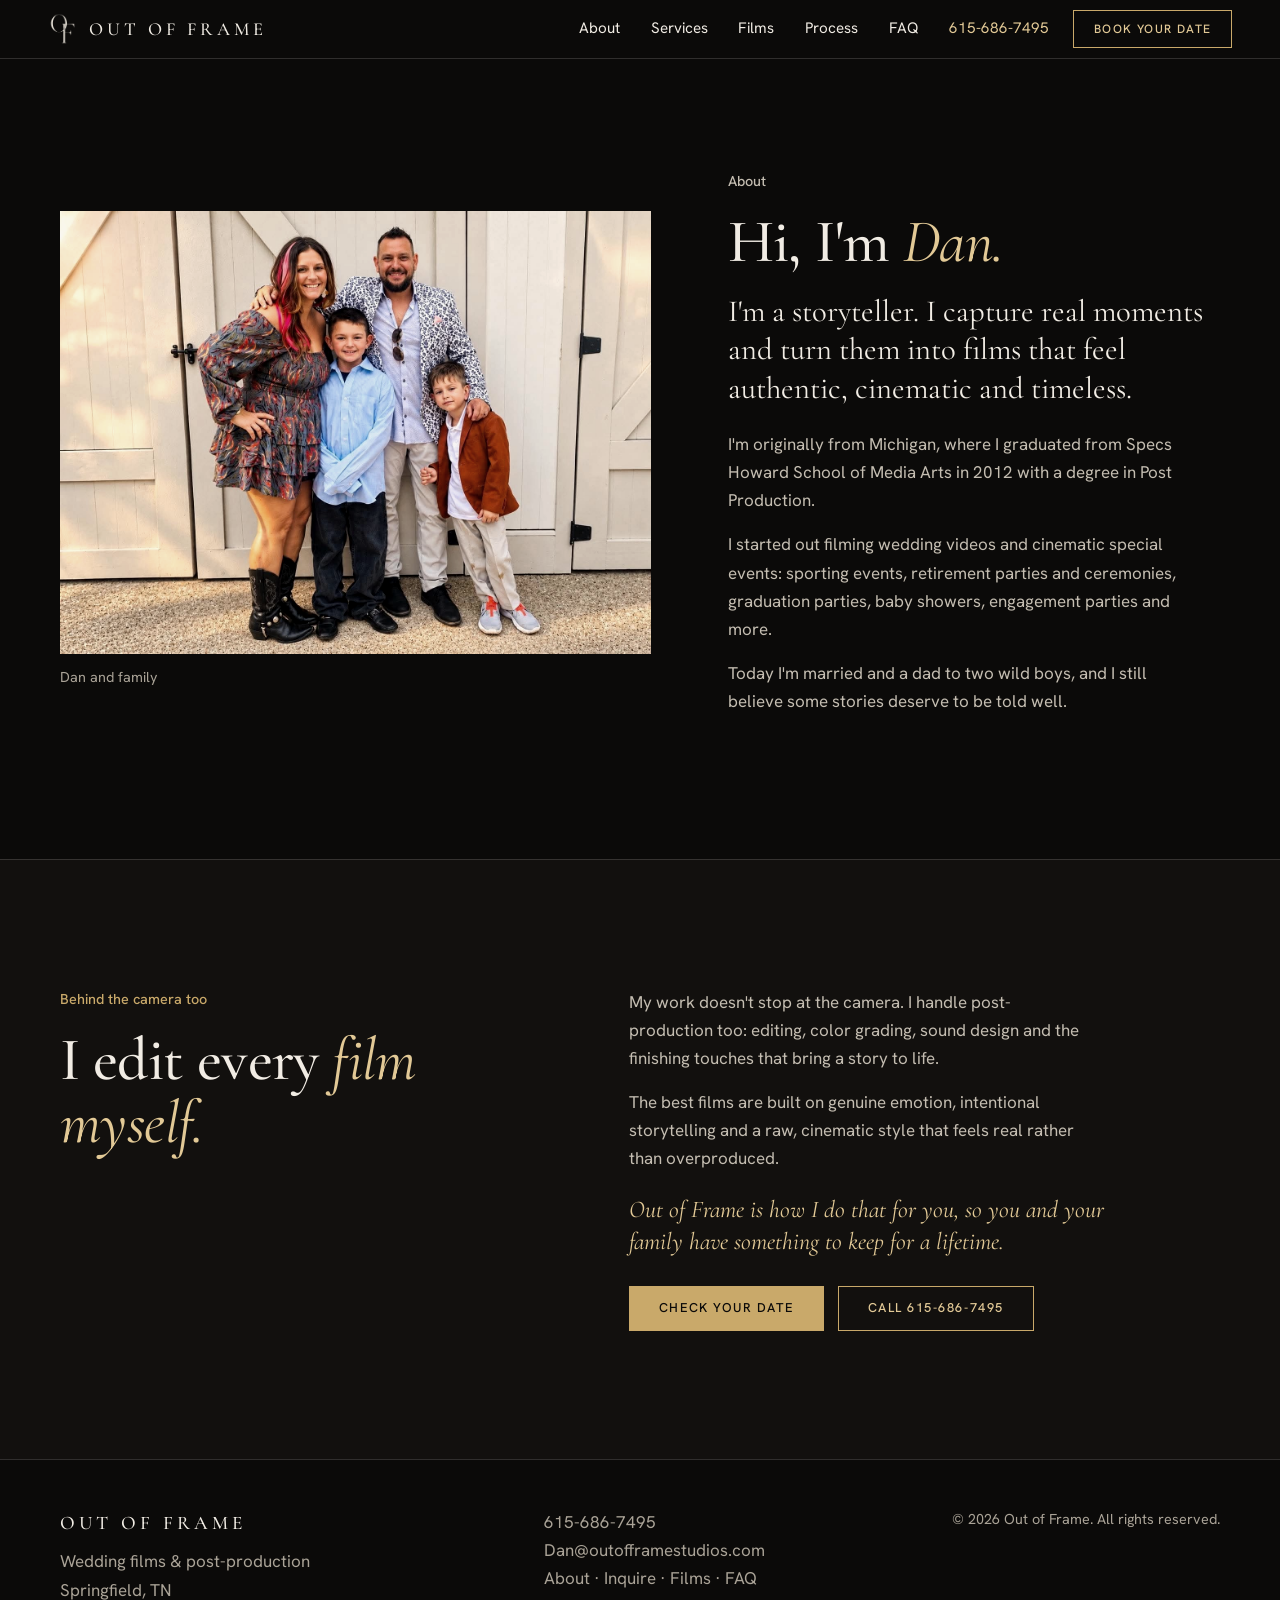
==== about.html @ f215ad3f "Add About page with Dan's story and family photo; link from nav and footer Co-Authored-By: Claude So" ====
<!doctype html>
<html lang="en">
<head>
<meta charset="utf-8">
<meta name="viewport" content="width=device-width, initial-scale=1">
<title>About Dan | Out of Frame</title>
<meta name="description" content="Dan is the filmmaker and editor behind Out of Frame in Springfield, TN. Originally from Michigan, with a degree in Post Production and a focus on real, cinematic wedding films.">
<meta property="og:title" content="About Dan | Out of Frame">
<meta property="og:description" content="The filmmaker and editor behind Out of Frame, Springfield, TN.">
<meta property="og:image" content="https://i.ytimg.com/vi/2kXzLd9Pm9M/maxresdefault.jpg">
<meta name="theme-color" content="#0b0a09">
<link rel="icon" href="assets/logo-mark.png" type="image/png">
<link rel="preconnect" href="https://fonts.googleapis.com">
<link rel="preconnect" href="https://fonts.gstatic.com" crossorigin>
<link href="https://fonts.googleapis.com/css2?family=Cormorant+Garamond:ital,wght@0,400;0,500;1,400;1,500&family=Hanken+Grotesk:wght@400;500;600&display=swap" rel="stylesheet">
<link rel="stylesheet" href="css/styles.css">
</head>
<body>

<header class="nav is-solid" id="nav">
  <a class="nav__logo" href="index.html" aria-label="Out of Frame home">
    <img src="assets/logo-mark.png" alt="" width="30" height="33"><span>OUT OF FRAME</span>
  </a>
  <nav class="nav__links" id="navLinks" aria-label="Primary">
    <a href="about.html" aria-current="page">About</a>
    <a href="index.html#services">Services</a>
    <a href="index.html#films">Films</a>
    <a href="index.html#process">Process</a>
    <a href="index.html#faq">FAQ</a>
    <a class="nav__phone" href="tel:+16156867495" data-phone>615-686-7495</a>
  </nav>
  <a class="btn btn--sm nav__cta" href="index.html#book">Book Your Date</a>
  <button class="nav__toggle" id="navToggle" aria-label="Menu" aria-expanded="false"><span></span><span></span></button>
</header>

<main>
  <section class="section about">
    <div class="wrap about__grid">
      <figure class="about__photo reveal">
        <img src="assets/dan-family.jpg" alt="Dan with his family" width="1448" height="1086">
        <figcaption>Dan and family</figcaption>
      </figure>

      <div class="about__copy reveal">
        <p class="eyebrow">About</p>
        <h1 class="h2">Hi, I'm <em>Dan.</em></h1>
        <p class="lead">I'm a storyteller. I capture real moments and turn them into films that feel authentic, cinematic and timeless.</p>
        <p>I'm originally from Michigan, where I graduated from Specs Howard School of Media Arts in 2012 with a degree in Post Production.</p>
        <p>I started out filming wedding videos and cinematic special events: sporting events, retirement parties and ceremonies, graduation parties, baby showers, engagement parties and more.</p>
        <p>Today I'm married and a dad to two wild boys, and I still believe some stories deserve to be told well.</p>
      </div>
    </div>
  </section>

  <section class="section about-craft">
    <div class="wrap about-craft__grid">
      <div class="reveal">
        <p class="eyebrow">Behind the camera too</p>
        <h2 class="h2">I edit every <em>film myself.</em></h2>
      </div>
      <div class="about-craft__body reveal">
        <p>My work doesn't stop at the camera. I handle post-production too: editing, color grading, sound design and the finishing touches that bring a story to life.</p>
        <p>The best films are built on genuine emotion, intentional storytelling and a raw, cinematic style that feels real rather than overproduced.</p>
        <p class="about-craft__close">Out of Frame is how I do that for you, so you and your family have something to keep for a lifetime.</p>
        <div class="hero__ctas about-craft__ctas">
          <a class="btn btn--solid" href="index.html#book">Check Your Date</a>
          <a class="btn" href="tel:+16156867495" data-phone-btn>Call 615-686-7495</a>
        </div>
      </div>
    </div>
  </section>
</main>

<footer class="footer">
  <div class="wrap footer__grid">
    <div><b class="footer__brand">OUT OF FRAME</b><p>Wedding films &amp; post-production<br>Springfield, TN</p></div>
    <div><p><a href="tel:+16156867495" data-phone>615-686-7495</a></p><p><a href="mailto:Dan@outofframestudios.com">Dan@outofframestudios.com</a></p><p><a href="about.html">About</a> · <a href="index.html#book">Inquire</a> · <a href="index.html#films">Films</a> · <a href="index.html#faq">FAQ</a></p></div>
    <p class="footer__copy">© <span id="yr"></span> Out of Frame. All rights reserved.</p>
  </div>
</footer>

<script src="js/config.js"></script>
<script src="js/about.js"></script>
</body>
</html>
---- css/styles.css ----
/* Out of Frame. Two typefaces: Cormorant Garamond (headings), Hanken Grotesk (everything else). */
:root{
  --bg:#0b0a09; --bg2:#12100e; --ink:#f1ece4; --mute:#aaa397; --line:rgba(241,236,228,.16);
  --gold:#c9a96a; --gold2:#e2c996;
  --serif:'Cormorant Garamond',Georgia,serif; --sans:'Hanken Grotesk',system-ui,sans-serif;
  --photo-filter:contrast(1.08) saturate(.85) brightness(.96) sepia(.05);
  --ease:cubic-bezier(.2,.7,.2,1);
  --gutter:24px;
}
*{box-sizing:border-box;margin:0;padding:0}
html{scroll-behavior:smooth;scroll-padding-top:70px}
body{background:var(--bg);color:var(--ink);font-family:var(--sans);font-weight:400;font-size:1.0625rem;line-height:1.65;-webkit-font-smoothing:antialiased;overflow-x:hidden}
button,input,select,textarea{font-family:inherit}
img{max-width:100%;display:block}
a{color:inherit;text-decoration:none}
:focus-visible{outline:2px solid var(--gold2);outline-offset:3px}
.wrap{width:min(1160px,100% - var(--gutter) * 2);margin-inline:auto}

.eyebrow{font-size:.9rem;font-weight:500;color:var(--gold);margin-bottom:1rem}
.h2{font-family:var(--serif);font-weight:500;font-size:clamp(2.3rem,4.8vw,3.8rem);line-height:1.05;letter-spacing:-.01em}
.h2 em,.hero__title em,.closing__title em{font-style:italic;color:var(--gold2);font-weight:400}
.lead{font-size:1.2rem;margin-bottom:1rem}
.section{padding:clamp(72px,10vw,128px) 0}
.section__head{margin-bottom:clamp(32px,5vw,56px)}

/* Buttons */
.btn{position:relative;isolation:isolate;overflow:hidden;display:inline-flex;align-items:center;justify-content:center;padding:.95rem 1.8rem;border:1px solid var(--gold);color:var(--gold2);font:500 .8rem/1 var(--sans);letter-spacing:.12em;text-transform:uppercase;cursor:pointer;background:transparent;transition:color .3s}
.btn::before{content:"";position:absolute;inset:0;z-index:-1;background:var(--gold);transform:scaleX(0);transform-origin:left;transition:transform .4s var(--ease)}
.btn:hover{color:#0b0a09}
.btn:hover::before{transform:scaleX(1)}
.btn--solid{background:var(--gold);color:#0b0a09}
.btn--solid::before{background:var(--ink)}
.btn--sm{padding:.75rem 1.2rem;font-size:.75rem}
.link{display:inline-block;margin-top:1rem;font-weight:500;color:var(--gold2);border-bottom:1px solid var(--gold);padding-bottom:2px}
.link:hover{color:var(--ink);border-color:var(--ink)}

/* Nav */
.nav{position:fixed;inset:0 0 auto 0;z-index:50;display:flex;align-items:center;justify-content:space-between;gap:24px;padding:16px clamp(20px,4vw,48px);transition:background .3s,padding .3s}
.nav.is-solid{background:var(--bg);padding-block:10px;border-bottom:1px solid var(--line)}
.nav__logo{display:flex;align-items:center;gap:12px;font-family:var(--serif);font-size:1.15rem;letter-spacing:.22em;font-weight:500}
.nav__logo img{height:32px;width:auto}
.nav__links{display:flex;align-items:center;gap:clamp(18px,2.4vw,34px);margin-left:auto;font-size:.95rem}
.nav__links a{transition:color .2s}.nav__links a:hover{color:var(--gold2)}
.nav__links .nav__phone{color:var(--gold2)}
.nav__toggle{display:none;background:none;border:0;width:36px;height:36px;position:relative;cursor:pointer}
.nav__toggle span{position:absolute;left:6px;right:6px;height:1px;background:var(--ink);transition:.3s}
.nav__toggle span:first-child{top:14px}.nav__toggle span:last-child{top:21px}
.nav.open .nav__toggle span:first-child{top:18px;transform:rotate(45deg)}
.nav.open .nav__toggle span:last-child{top:18px;transform:rotate(-45deg)}

/* Hero: the video starts out of frame and slides in as you scroll */
.hero{height:210vh;position:relative}
.hero__sticky{position:sticky;top:0;height:100vh;height:100svh;overflow:hidden;display:grid;place-items:center}
.hero__bg{position:absolute;inset:0;will-change:transform,clip-path;transform:translate(36vw,16vh) scale(.5) rotate(6deg);clip-path:inset(0 round 16px);filter:brightness(.8)}
.hero__video{position:absolute;inset:0;width:100%;height:100%;object-fit:cover;filter:var(--photo-filter)}
.hero__shade{position:absolute;inset:0;background:rgba(11,10,9,.5);pointer-events:none}
.hero__content{position:relative;z-index:3;text-align:center;padding:0 var(--gutter);max-width:960px;will-change:transform,opacity}
.hero__logo{margin:0 auto 1.2rem;height:76px;width:auto}
.hero__content .eyebrow{color:var(--gold2);text-shadow:0 1px 12px rgba(0,0,0,.8)}
.hero__title{font-family:var(--serif);font-weight:500;font-size:clamp(2.9rem,7.4vw,6rem);line-height:1;letter-spacing:-.015em;text-shadow:0 2px 30px rgba(0,0,0,.55)}
.hero__sub{margin:1.4rem auto 2.2rem;max-width:34ch;font-size:1.2rem;text-shadow:0 2px 24px rgba(0,0,0,.6)}
.hero__ctas{display:flex;gap:14px;justify-content:center;flex-wrap:wrap}
.hero__scroll{position:absolute;bottom:26px;left:50%;transform:translateX(-50%);z-index:4;font-size:.85rem;color:var(--mute);transition:opacity .3s}

/* Viewfinder: ties to the name. Brackets frame the shot; the label flips to IN FRAME when the video locks in. */
.viewfinder{position:absolute;inset:clamp(70px,9vh,100px) clamp(18px,4vw,56px) clamp(60px,8vh,90px);z-index:2;pointer-events:none;transition:opacity .4s}
.vf{position:absolute;width:30px;height:30px;border:solid rgba(241,236,228,.7);border-width:0}
.vf--tl{top:0;left:0;border-width:1px 0 0 1px}.vf--tr{top:0;right:0;border-width:1px 1px 0 0}
.vf--bl{bottom:0;left:0;border-width:0 0 1px 1px}.vf--br{bottom:0;right:0;border-width:0 1px 1px 0}
.vf__reticle{position:absolute;inset:0;display:grid;place-items:center}
.vf__reticle span{width:clamp(56px,7vw,84px);aspect-ratio:1;border:1px solid var(--gold);opacity:.6;transition:border-color .3s}
.vf__rec{position:absolute;top:12px;right:46px;display:flex;align-items:center;gap:8px;font-size:.75rem;letter-spacing:.12em}
.vf__rec b{width:7px;height:7px;border-radius:50%;background:#e0463b}
.vf__focus{position:absolute;bottom:12px;left:46px;font-size:.75rem;letter-spacing:.12em;color:var(--gold2)}
.viewfinder.is-locked .vf__reticle span{border-color:var(--gold2);opacity:1}

/* Story */
.story__grid{display:grid;grid-template-columns:5fr 6fr;gap:clamp(32px,7vw,100px);align-items:start}
.story__body p{color:#c4bdb1;margin-bottom:1rem;max-width:44ch}
.story__body .lead{font-family:var(--serif);font-size:clamp(1.6rem,2.4vw,2.1rem);line-height:1.25;color:var(--ink);max-width:24ch;margin-bottom:1.4rem}
.story__body strong{font-weight:600}
.name{display:grid;grid-template-columns:5fr 7fr;gap:clamp(32px,6vw,88px);align-items:center;margin-top:clamp(64px,9vw,112px)}
.name__media{position:relative;aspect-ratio:4/5;overflow:hidden;background:#000}
.name__media video{position:absolute;inset:0;width:100%;height:100%;object-fit:cover;filter:var(--photo-filter)}
.name__media i{position:absolute;width:26px;height:26px;border:0 solid rgba(241,236,228,.8);z-index:2}
.name__media i:nth-of-type(1){top:16px;left:16px;border-width:1px 0 0 1px}
.name__media i:nth-of-type(2){top:16px;right:16px;border-width:1px 1px 0 0}
.name__media i:nth-of-type(3){bottom:16px;left:16px;border-width:0 0 1px 1px}
.name__media i:nth-of-type(4){bottom:16px;right:16px;border-width:0 1px 1px 0}
.name__cap{position:absolute;left:0;right:0;bottom:34px;text-align:center;z-index:2;font-size:.9rem;color:var(--ink);text-shadow:0 1px 12px rgba(0,0,0,.8)}
.name__media::after{content:"";position:absolute;inset:0;background:linear-gradient(180deg,transparent 60%,rgba(11,10,9,.65))}
.name__copy{position:relative}
.name__mark{position:absolute;top:50%;right:-4%;width:clamp(220px,32vw,420px);height:auto;transform:translateY(-50%);opacity:.07;pointer-events:none}
.name__copy>*:not(.name__mark){position:relative}
.name__text{font-family:var(--serif);font-size:clamp(2rem,3.8vw,3.3rem);line-height:1.12;letter-spacing:-.01em}
.name__text em{font-style:italic;color:var(--gold2)}
.name__close{margin-top:1.4rem;color:var(--gold2);font-size:1.1rem}

/* About page */
.about{padding-top:clamp(120px,14vw,170px)}
.about__grid{display:grid;grid-template-columns:6fr 5fr;gap:clamp(32px,6vw,88px);align-items:center}
.about__photo img{width:100%;height:auto;filter:var(--photo-filter)}
.about__photo figcaption{margin-top:.8rem;font-size:.9rem;color:var(--mute)}
.about__copy p{color:#c4bdb1;margin-bottom:1rem;max-width:46ch}
.about__copy .lead{font-family:var(--serif);font-size:clamp(1.6rem,2.4vw,2.1rem);line-height:1.25;color:var(--ink);margin:1.2rem 0 1.4rem}
.about-craft{background:var(--bg2);border-top:1px solid var(--line)}
.about-craft__grid{display:grid;grid-template-columns:5fr 6fr;gap:clamp(32px,6vw,88px);align-items:start}
.about-craft__body p{color:#c4bdb1;margin-bottom:1rem;max-width:46ch}
.about-craft__body .about-craft__close{color:var(--gold2);font-family:var(--serif);font-style:italic;font-size:1.5rem;line-height:1.3;margin-top:1.4rem}
.about-craft__ctas{justify-content:flex-start;margin-top:1.8rem}

/* Services: one image-led feature, two plain text rows */
.services{background:var(--bg2)}
.svc{display:grid;grid-template-columns:1.2fr 1fr;gap:clamp(24px,5vw,72px);align-items:stretch}
.svc__card--lg{position:relative;min-height:520px;display:flex;align-items:flex-end;padding:clamp(24px,3vw,40px);overflow:hidden;background:#000}
.svc__clip{position:absolute;inset:0;z-index:0}
.svc__clip video,.reel__tile video{position:absolute;inset:0;width:100%;height:100%;object-fit:cover;filter:var(--photo-filter)}
.svc__clip::after,.reel__tile::after{content:"";position:absolute;inset:0;background:linear-gradient(180deg,transparent 35%,rgba(11,10,9,.9))}
.svc__text{position:relative;z-index:2}
.svc__rows{display:flex;flex-direction:column;justify-content:center}
.svc__row{padding:clamp(24px,3vw,40px) 0;border-top:1px solid var(--line)}
.svc__row:first-child{border-top:0;padding-top:0}
.svc h3{font-family:var(--serif);font-weight:500;font-size:clamp(1.9rem,3vw,2.5rem);line-height:1.05;margin-bottom:.6rem}
.svc p{color:var(--mute);max-width:38ch}
.svc__card--lg p{color:rgba(241,236,228,.88)}

/* Films */
.feature{position:relative;display:block;width:100%;aspect-ratio:16/8;border:0;cursor:pointer;overflow:hidden;background:#000;text-align:left;color:inherit}
.feature img{width:100%;height:100%;object-fit:cover;filter:var(--photo-filter)}
.feature__shade{position:absolute;inset:0;background:linear-gradient(180deg,transparent 45%,rgba(11,10,9,.85))}
.feature__play{position:absolute;top:50%;left:50%;width:84px;height:84px;margin:-42px;display:grid;place-items:center;border:1px solid var(--ink);border-radius:50%;background:rgba(11,10,9,.55);transition:background .3s,color .3s,border-color .3s}
.feature:hover .feature__play{background:var(--gold);color:#0b0a09;border-color:var(--gold)}
.feature__meta{position:absolute;left:clamp(20px,3vw,40px);bottom:clamp(18px,3vw,34px);display:flex;flex-direction:column}
.feature__meta b{font-family:var(--serif);font-weight:500;font-size:clamp(1.9rem,3.6vw,3rem);line-height:1.1}
.feature__meta em{font-style:normal;color:var(--mute);font-size:.95rem}
.reel{display:grid;grid-template-columns:1.5fr 1fr 1fr;gap:16px;margin-top:16px}
.reel__tile{position:relative;height:clamp(240px,30vw,400px);overflow:hidden;cursor:pointer;border:0;background:#000;padding:0;color:inherit;text-align:left}
.reel__meta{position:absolute;left:20px;bottom:18px;right:20px;z-index:2}
.reel__meta b{font-family:var(--serif);font-weight:500;font-size:1.6rem;line-height:1.1}

/* Process */
.steps{list-style:none;display:grid;grid-template-columns:repeat(4,1fr);border-top:1px solid var(--line)}
.steps li{padding:28px 24px 8px;border-right:1px solid var(--line)}
.steps li:first-child{padding-left:0}.steps li:last-child{border-right:0}
.steps b{display:block;font-family:var(--serif);font-weight:400;font-size:2.6rem;line-height:1;color:var(--gold);margin-bottom:1rem}
.steps h3{font-family:var(--serif);font-weight:500;font-size:1.6rem;margin-bottom:.4rem}
.steps p{color:var(--mute)}

/* Book */
.book{background:var(--bg2);border-block:1px solid var(--line)}
.book__grid{display:grid;grid-template-columns:5fr 6fr;gap:clamp(32px,6vw,88px);align-items:start}
.book__intro .lead{color:var(--mute);max-width:34ch;margin-top:1.2rem}
.book__contact{display:flex;flex-wrap:wrap;gap:.4rem 1rem;margin-top:2rem;padding:.9rem 0;border-block:1px solid var(--line);color:var(--line)}
.book__contact a{color:var(--gold2)}
.book__contact a:hover{color:var(--ink)}
.form{display:grid;gap:18px}
.form__row{display:grid;grid-template-columns:1fr 1fr;gap:18px}
.form label{display:grid;gap:6px;font-size:.9rem;color:var(--mute)}
.form input,.form select,.form textarea{width:100%;background:transparent;border:0;border-bottom:1px solid var(--line);color:var(--ink);font:400 1.05rem var(--sans);padding:10px 0;outline:0;border-radius:0;transition:border-color .2s;color-scheme:dark}
.form select option{background:var(--bg);color:var(--ink)}
.form input:focus,.form select:focus,.form textarea:focus{border-color:var(--gold)}
.form input.err{border-color:#e0463b}
.hp{position:absolute;left:-9999px}
.form__deposit{color:var(--mute);font-size:.95rem}
.form__actions{display:flex;flex-wrap:wrap;gap:12px;margin-top:6px}
.form__status{color:var(--gold2);min-height:1.4em}

/* FAQ */
.faq__grid{display:grid;grid-template-columns:5fr 6fr;gap:clamp(32px,6vw,88px)}
.acc details{border-bottom:1px solid var(--line)}
.acc details:first-child{border-top:1px solid var(--line)}
.acc summary{list-style:none;cursor:pointer;padding:22px 40px 22px 0;font-family:var(--serif);font-size:1.5rem;position:relative}
.acc summary::-webkit-details-marker{display:none}
.acc summary::after{content:"+";position:absolute;right:4px;top:50%;transform:translateY(-50%);color:var(--gold);font-size:1.6rem}
.acc details[open] summary::after{content:"\2212"}
.acc details p{color:var(--mute);padding:0 0 22px;max-width:48ch}

/* Closing + footer */
/* Closing: full-bleed clip, viewfinder brackets close in as it scrolls into view */
.closing{position:relative;height:260vh;border-top:1px solid var(--line)}
.closing__sticky{position:sticky;top:0;height:100vh;height:100svh;display:grid;place-items:center;overflow:hidden;text-align:center}
.closing__bg{position:absolute;inset:0;background:#000;will-change:transform,clip-path;transform:translate(-36vw,14vh) scale(.5) rotate(-6deg);clip-path:inset(0 round 16px)}
.closing__bg video{width:100%;height:100%;object-fit:cover;filter:var(--photo-filter)}
.closing__bg::after{content:"";position:absolute;inset:0;background:rgba(11,10,9,.62)}
.closing__inner{position:relative;z-index:2;opacity:0}
.closing__frame{position:absolute;inset:clamp(24px,5vw,64px);z-index:1;pointer-events:none}
.closing__frame i{position:absolute;width:34px;height:34px;border:0 solid rgba(241,236,228,.7);opacity:0;transition:opacity .8s,transform 1s var(--ease)}
.closing__frame i:nth-child(1){top:0;left:0;border-width:1px 0 0 1px;transform:translate(-28px,-28px)}
.closing__frame i:nth-child(2){top:0;right:0;border-width:1px 1px 0 0;transform:translate(28px,-28px)}
.closing__frame i:nth-child(3){bottom:0;left:0;border-width:0 0 1px 1px;transform:translate(-28px,28px)}
.closing__frame i:nth-child(4){bottom:0;right:0;border-width:0 1px 1px 0;transform:translate(28px,28px)}
.closing.is-framed .closing__frame i{opacity:1;transform:none}
.closing__title{font-family:var(--serif);font-weight:500;font-size:clamp(2.8rem,6.6vw,5.4rem);line-height:1;letter-spacing:-.01em;text-shadow:0 2px 30px rgba(0,0,0,.5)}
.closing__sub{margin:1.2rem 0 2rem;font-size:1.2rem}
.footer{border-top:1px solid var(--line);padding:48px 0;color:var(--mute)}
.footer__grid{display:grid;grid-template-columns:1.2fr 1fr auto;gap:32px;align-items:start}
.footer__brand{font-family:var(--serif);font-weight:500;letter-spacing:.22em;color:var(--ink);font-size:1.2rem;display:block;margin-bottom:.5rem}
.footer a:hover{color:var(--gold2)}
.footer__copy{font-size:.9rem}

/* Modal */
.modal{position:fixed;inset:0;z-index:100;background:rgba(5,4,4,.95);display:grid;place-items:center;padding:24px}
.modal[hidden]{display:none}
.modal__frame{width:min(1200px,100%);aspect-ratio:16/9}
.modal__frame iframe{width:100%;height:100%;border:0}
.modal__close{position:absolute;top:14px;right:22px;background:none;border:0;color:var(--ink);font-size:2.6rem;cursor:pointer;line-height:1}

/* Reveal: a short fade, nothing more */
.reveal{opacity:0;transform:translateY(14px);transition:opacity .7s var(--ease),transform .7s var(--ease)}
.reveal.is-visible{opacity:1;transform:none}

@media (max-width:900px){
  .nav__toggle{display:block;z-index:2;margin-left:auto}
  .nav__cta{display:none}
  .nav__links{position:fixed;inset:0;background:var(--bg);flex-direction:column;justify-content:center;gap:26px;font-size:1.3rem;opacity:0;pointer-events:none;transition:opacity .3s;margin:0}
  .nav.open .nav__links{opacity:1;pointer-events:auto}
  .story__grid,.book__grid,.faq__grid,.svc,.about__grid,.about-craft__grid{grid-template-columns:1fr}
  .name{grid-template-columns:1fr}.name__media{aspect-ratio:4/3}
  .svc__card--lg{min-height:400px}
  .steps{grid-template-columns:1fr 1fr}.steps li{border-right:0;padding-left:0;border-bottom:1px solid var(--line);padding-bottom:24px}
  .reel{grid-template-columns:1fr}.reel__tile{height:240px}
  .feature{aspect-ratio:16/10}
  .footer__grid{grid-template-columns:1fr}
  .hero__logo{height:60px}
}
@media (max-width:560px){.steps{grid-template-columns:1fr}.vf__reticle{display:none}.form__row{grid-template-columns:1fr}.hero__scroll{display:none}.hero__ctas .btn{width:100%}}
@media (prefers-reduced-motion:reduce){.closing__bg{transform:none;clip-path:none}.closing__inner{opacity:1}.closing__frame i{opacity:1;transform:none;transition:none}html{scroll-behavior:auto}.reveal{opacity:1;transform:none;transition:none}}
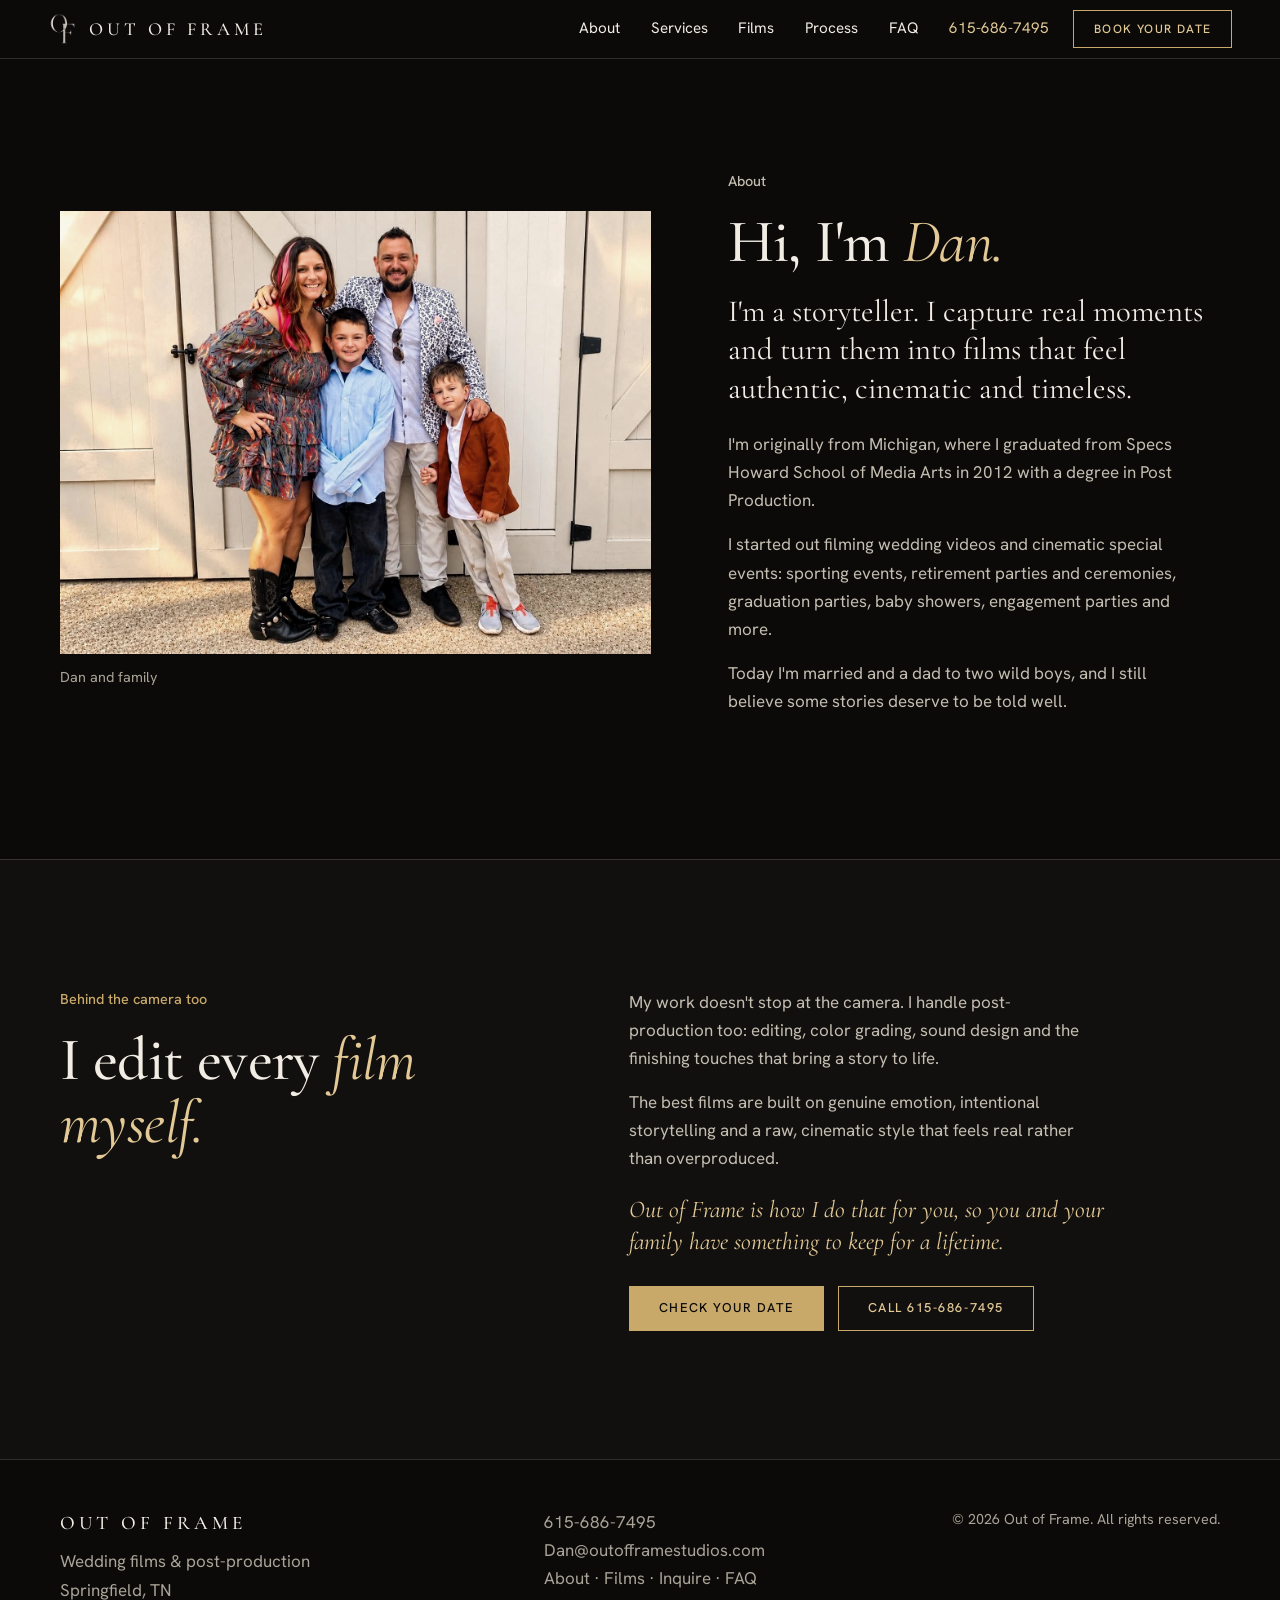
==== commit 22f13077: "Add Films page with the newest film and the full Ray wedding film; link from nav, footer and homepag" ====
--- a/about.html
+++ b/about.html
@@ -7,7 +7,14 @@
 <meta name="description" content="Dan is the filmmaker and editor behind Out of Frame in Springfield, TN. Originally from Michigan, with a degree in Post Production and a focus on real, cinematic wedding films.">
 <meta property="og:title" content="About Dan | Out of Frame">
 <meta property="og:description" content="The filmmaker and editor behind Out of Frame, Springfield, TN.">
-<meta property="og:image" content="https://i.ytimg.com/vi/2kXzLd9Pm9M/maxresdefault.jpg">
+<meta property="og:image" content="https://outofframestudios.com/assets/og-image.jpg">
+<meta property="og:image:width" content="1200">
+<meta property="og:image:height" content="630">
+<meta property="og:image:alt" content="A bride and groom walking through a field at sunset with the words Out of Frame, Wedding Films and Post Production">
+<meta property="og:type" content="website">
+<meta property="og:url" content="https://outofframestudios.com/about">
+<meta name="twitter:card" content="summary_large_image">
+<meta name="twitter:image" content="https://outofframestudios.com/assets/og-image.jpg">
 <meta name="theme-color" content="#0b0a09">
 <link rel="icon" href="assets/logo-mark.png" type="image/png">
 <link rel="preconnect" href="https://fonts.googleapis.com">
@@ -24,7 +31,7 @@
   <nav class="nav__links" id="navLinks" aria-label="Primary">
     <a href="about.html" aria-current="page">About</a>
     <a href="index.html#services">Services</a>
-    <a href="index.html#films">Films</a>
+    <a href="films.html">Films</a>
     <a href="index.html#process">Process</a>
     <a href="index.html#faq">FAQ</a>
     <a class="nav__phone" href="tel:+16156867495" data-phone>615-686-7495</a>
@@ -74,7 +81,7 @@
 <footer class="footer">
   <div class="wrap footer__grid">
     <div><b class="footer__brand">OUT OF FRAME</b><p>Wedding films &amp; post-production<br>Springfield, TN</p></div>
-    <div><p><a href="tel:+16156867495" data-phone>615-686-7495</a></p><p><a href="mailto:Dan@outofframestudios.com">Dan@outofframestudios.com</a></p><p><a href="about.html">About</a> · <a href="index.html#book">Inquire</a> · <a href="index.html#films">Films</a> · <a href="index.html#faq">FAQ</a></p></div>
+    <div><p><a href="tel:+16156867495" data-phone>615-686-7495</a></p><p><a href="mailto:Dan@outofframestudios.com">Dan@outofframestudios.com</a></p><p><a href="about.html">About</a> · <a href="films.html">Films</a> · <a href="index.html#book">Inquire</a> · <a href="index.html#faq">FAQ</a></p></div>
     <p class="footer__copy">© <span id="yr"></span> Out of Frame. All rights reserved.</p>
   </div>
 </footer>
--- a/css/styles.css
+++ b/css/styles.css
@@ -48,51 +48,42 @@
 .nav.open .nav__toggle span:first-child{top:18px;transform:rotate(45deg)}
 .nav.open .nav__toggle span:last-child{top:18px;transform:rotate(-45deg)}
 
-/* Hero: the video starts out of frame and slides in as you scroll */
-.hero{height:210vh;position:relative}
-.hero__sticky{position:sticky;top:0;height:100vh;height:100svh;overflow:hidden;display:grid;place-items:center}
-.hero__bg{position:absolute;inset:0;will-change:transform,clip-path;transform:translate(36vw,16vh) scale(.5) rotate(6deg);clip-path:inset(0 round 16px);filter:brightness(.8)}
+/* Hero: full-screen looping video */
+.hero{height:100vh;height:100svh;position:relative}
+.hero__sticky{position:relative;height:100%;overflow:hidden;display:grid;place-items:center}
+.hero__bg{position:absolute;inset:0}
 .hero__video{position:absolute;inset:0;width:100%;height:100%;object-fit:cover;filter:var(--photo-filter)}
 .hero__shade{position:absolute;inset:0;background:rgba(11,10,9,.5);pointer-events:none}
 .hero__content{position:relative;z-index:3;text-align:center;padding:0 var(--gutter);max-width:960px;will-change:transform,opacity}
 .hero__logo{margin:0 auto 1.2rem;height:76px;width:auto}
-.hero__content .eyebrow{color:var(--gold2);text-shadow:0 1px 12px rgba(0,0,0,.8)}
+.hero__content .eyebrow{margin-bottom:1.4rem;color:var(--gold2);text-shadow:0 1px 12px rgba(0,0,0,.8)}
 .hero__title{font-family:var(--serif);font-weight:500;font-size:clamp(2.9rem,7.4vw,6rem);line-height:1;letter-spacing:-.015em;text-shadow:0 2px 30px rgba(0,0,0,.55)}
-.hero__sub{margin:1.4rem auto 2.2rem;max-width:34ch;font-size:1.2rem;text-shadow:0 2px 24px rgba(0,0,0,.6)}
 .hero__ctas{display:flex;gap:14px;justify-content:center;flex-wrap:wrap}
+.hero__content .hero__ctas{margin-top:clamp(2rem,4vw,3rem)}
 .hero__scroll{position:absolute;bottom:26px;left:50%;transform:translateX(-50%);z-index:4;font-size:.85rem;color:var(--mute);transition:opacity .3s}
 
-/* Viewfinder: ties to the name. Brackets frame the shot; the label flips to IN FRAME when the video locks in. */
-.viewfinder{position:absolute;inset:clamp(70px,9vh,100px) clamp(18px,4vw,56px) clamp(60px,8vh,90px);z-index:2;pointer-events:none;transition:opacity .4s}
-.vf{position:absolute;width:30px;height:30px;border:solid rgba(241,236,228,.7);border-width:0}
-.vf--tl{top:0;left:0;border-width:1px 0 0 1px}.vf--tr{top:0;right:0;border-width:1px 1px 0 0}
-.vf--bl{bottom:0;left:0;border-width:0 0 1px 1px}.vf--br{bottom:0;right:0;border-width:0 1px 1px 0}
-.vf__reticle{position:absolute;inset:0;display:grid;place-items:center}
-.vf__reticle span{width:clamp(56px,7vw,84px);aspect-ratio:1;border:1px solid var(--gold);opacity:.6;transition:border-color .3s}
-.vf__rec{position:absolute;top:12px;right:46px;display:flex;align-items:center;gap:8px;font-size:.75rem;letter-spacing:.12em}
-.vf__rec b{width:7px;height:7px;border-radius:50%;background:#e0463b}
-.vf__focus{position:absolute;bottom:12px;left:46px;font-size:.75rem;letter-spacing:.12em;color:var(--gold2)}
-.viewfinder.is-locked .vf__reticle span{border-color:var(--gold2);opacity:1}
 
 /* Story */
 .story__grid{display:grid;grid-template-columns:5fr 6fr;gap:clamp(32px,7vw,100px);align-items:start}
 .story__body p{color:#c4bdb1;margin-bottom:1rem;max-width:44ch}
 .story__body .lead{font-family:var(--serif);font-size:clamp(1.6rem,2.4vw,2.1rem);line-height:1.25;color:var(--ink);max-width:24ch;margin-bottom:1.4rem}
 .story__body strong{font-weight:600}
-.name{display:grid;grid-template-columns:5fr 7fr;gap:clamp(32px,6vw,88px);align-items:center;margin-top:clamp(64px,9vw,112px)}
-.name__media{position:relative;aspect-ratio:4/5;overflow:hidden;background:#000}
+.name{display:grid;grid-template-columns:7fr 5fr;gap:clamp(32px,6vw,88px);align-items:center;margin-top:clamp(64px,9vw,112px)}
+.name__media{position:relative;aspect-ratio:1280/676;overflow:hidden;background:#000}
 .name__media video{position:absolute;inset:0;width:100%;height:100%;object-fit:cover;filter:var(--photo-filter)}
 .name__media i{position:absolute;width:26px;height:26px;border:0 solid rgba(241,236,228,.8);z-index:2}
 .name__media i:nth-of-type(1){top:16px;left:16px;border-width:1px 0 0 1px}
 .name__media i:nth-of-type(2){top:16px;right:16px;border-width:1px 1px 0 0}
 .name__media i:nth-of-type(3){bottom:16px;left:16px;border-width:0 0 1px 1px}
 .name__media i:nth-of-type(4){bottom:16px;right:16px;border-width:0 1px 1px 0}
+.name__sound{position:absolute;z-index:3;top:18px;right:52px;background:rgba(11,10,9,.6);border:1px solid rgba(241,236,228,.5);color:var(--ink);font:500 .8rem/1 var(--sans);letter-spacing:.04em;padding:.55rem .8rem;cursor:pointer;transition:background .25s,color .25s,border-color .25s}
+.name__sound:hover{background:var(--gold);border-color:var(--gold);color:#0b0a09}
 .name__cap{position:absolute;left:0;right:0;bottom:34px;text-align:center;z-index:2;font-size:.9rem;color:var(--ink);text-shadow:0 1px 12px rgba(0,0,0,.8)}
 .name__media::after{content:"";position:absolute;inset:0;background:linear-gradient(180deg,transparent 60%,rgba(11,10,9,.65))}
 .name__copy{position:relative}
 .name__mark{position:absolute;top:50%;right:-4%;width:clamp(220px,32vw,420px);height:auto;transform:translateY(-50%);opacity:.07;pointer-events:none}
 .name__copy>*:not(.name__mark){position:relative}
-.name__text{font-family:var(--serif);font-size:clamp(2rem,3.8vw,3.3rem);line-height:1.12;letter-spacing:-.01em}
+.name__text{font-family:var(--serif);font-size:clamp(1.8rem,3vw,2.7rem);line-height:1.12;letter-spacing:-.01em}
 .name__text em{font-style:italic;color:var(--gold2)}
 .name__close{margin-top:1.4rem;color:var(--gold2);font-size:1.1rem}
 
@@ -125,18 +116,22 @@
 .svc__card--lg p{color:rgba(241,236,228,.88)}
 
 /* Films */
-.feature{position:relative;display:block;width:100%;aspect-ratio:16/8;border:0;cursor:pointer;overflow:hidden;background:#000;text-align:left;color:inherit}
-.feature img{width:100%;height:100%;object-fit:cover;filter:var(--photo-filter)}
-.feature__shade{position:absolute;inset:0;background:linear-gradient(180deg,transparent 45%,rgba(11,10,9,.85))}
-.feature__play{position:absolute;top:50%;left:50%;width:84px;height:84px;margin:-42px;display:grid;place-items:center;border:1px solid var(--ink);border-radius:50%;background:rgba(11,10,9,.55);transition:background .3s,color .3s,border-color .3s}
-.feature:hover .feature__play{background:var(--gold);color:#0b0a09;border-color:var(--gold)}
-.feature__meta{position:absolute;left:clamp(20px,3vw,40px);bottom:clamp(18px,3vw,34px);display:flex;flex-direction:column}
-.feature__meta b{font-family:var(--serif);font-weight:500;font-size:clamp(1.9rem,3.6vw,3rem);line-height:1.1}
-.feature__meta em{font-style:normal;color:var(--mute);font-size:.95rem}
 .reel{display:grid;grid-template-columns:1.5fr 1fr 1fr;gap:16px;margin-top:16px}
 .reel__tile{position:relative;height:clamp(240px,30vw,400px);overflow:hidden;cursor:pointer;border:0;background:#000;padding:0;color:inherit;text-align:left}
 .reel__meta{position:absolute;left:20px;bottom:18px;right:20px;z-index:2}
 .reel__meta b{font-family:var(--serif);font-weight:500;font-size:1.6rem;line-height:1.1}
+
+/* Films page */
+.films-page{padding-top:clamp(120px,14vw,170px)}
+.film{margin-bottom:clamp(56px,8vw,96px)}
+.film__head{display:flex;justify-content:space-between;align-items:flex-end;gap:clamp(20px,5vw,64px);margin-bottom:1.4rem}
+.film__tag{font-size:.9rem;font-weight:500;color:var(--gold);margin-bottom:.4rem}
+.film__title{font-family:var(--serif);font-weight:500;font-size:clamp(2rem,4vw,3.2rem);line-height:1.05}
+.film__note{color:var(--mute);max-width:36ch}
+.film__player{position:relative;aspect-ratio:16/9;background:#000;border:1px solid var(--line)}
+.film__player iframe{position:absolute;inset:0;width:100%;height:100%;border:0}
+.films-more{color:var(--mute)}
+.films-more .link{margin-top:.6rem}
 
 /* Process */
 .steps{list-style:none;display:grid;grid-template-columns:repeat(4,1fr);border-top:1px solid var(--line)}
@@ -176,20 +171,19 @@
 .acc details p{color:var(--mute);padding:0 0 22px;max-width:48ch}
 
 /* Closing + footer */
-/* Closing: full-bleed clip, viewfinder brackets close in as it scrolls into view */
-.closing{position:relative;height:260vh;border-top:1px solid var(--line)}
-.closing__sticky{position:sticky;top:0;height:100vh;height:100svh;display:grid;place-items:center;overflow:hidden;text-align:center}
-.closing__bg{position:absolute;inset:0;background:#000;will-change:transform,clip-path;transform:translate(-36vw,14vh) scale(.5) rotate(-6deg);clip-path:inset(0 round 16px)}
+/* Closing: full-bleed looping clip with static corner brackets */
+.closing{position:relative;border-top:1px solid var(--line)}
+.closing__sticky{position:relative;min-height:80vh;display:grid;place-items:center;overflow:hidden;text-align:center;padding:clamp(96px,14vw,180px) 0}
+.closing__bg{position:absolute;inset:0;background:#000}
 .closing__bg video{width:100%;height:100%;object-fit:cover;filter:var(--photo-filter)}
 .closing__bg::after{content:"";position:absolute;inset:0;background:rgba(11,10,9,.62)}
-.closing__inner{position:relative;z-index:2;opacity:0}
+.closing__inner{position:relative;z-index:2}
 .closing__frame{position:absolute;inset:clamp(24px,5vw,64px);z-index:1;pointer-events:none}
-.closing__frame i{position:absolute;width:34px;height:34px;border:0 solid rgba(241,236,228,.7);opacity:0;transition:opacity .8s,transform 1s var(--ease)}
-.closing__frame i:nth-child(1){top:0;left:0;border-width:1px 0 0 1px;transform:translate(-28px,-28px)}
-.closing__frame i:nth-child(2){top:0;right:0;border-width:1px 1px 0 0;transform:translate(28px,-28px)}
-.closing__frame i:nth-child(3){bottom:0;left:0;border-width:0 0 1px 1px;transform:translate(-28px,28px)}
-.closing__frame i:nth-child(4){bottom:0;right:0;border-width:0 1px 1px 0;transform:translate(28px,28px)}
-.closing.is-framed .closing__frame i{opacity:1;transform:none}
+.closing__frame i{position:absolute;width:34px;height:34px;border:0 solid rgba(241,236,228,.7);}
+.closing__frame i:nth-child(1){top:0;left:0;border-width:1px 0 0 1px}
+.closing__frame i:nth-child(2){top:0;right:0;border-width:1px 1px 0 0}
+.closing__frame i:nth-child(3){bottom:0;left:0;border-width:0 0 1px 1px}
+.closing__frame i:nth-child(4){bottom:0;right:0;border-width:0 1px 1px 0}
 .closing__title{font-family:var(--serif);font-weight:500;font-size:clamp(2.8rem,6.6vw,5.4rem);line-height:1;letter-spacing:-.01em;text-shadow:0 2px 30px rgba(0,0,0,.5)}
 .closing__sub{margin:1.2rem 0 2rem;font-size:1.2rem}
 .footer{border-top:1px solid var(--line);padding:48px 0;color:var(--mute)}
@@ -210,18 +204,18 @@
 .reveal.is-visible{opacity:1;transform:none}
 
 @media (max-width:900px){
+  .film__head{flex-direction:column;align-items:flex-start;gap:.6rem}
   .nav__toggle{display:block;z-index:2;margin-left:auto}
   .nav__cta{display:none}
   .nav__links{position:fixed;inset:0;background:var(--bg);flex-direction:column;justify-content:center;gap:26px;font-size:1.3rem;opacity:0;pointer-events:none;transition:opacity .3s;margin:0}
   .nav.open .nav__links{opacity:1;pointer-events:auto}
   .story__grid,.book__grid,.faq__grid,.svc,.about__grid,.about-craft__grid{grid-template-columns:1fr}
-  .name{grid-template-columns:1fr}.name__media{aspect-ratio:4/3}
+  .name{grid-template-columns:1fr}.name__media{aspect-ratio:1280/676}
   .svc__card--lg{min-height:400px}
   .steps{grid-template-columns:1fr 1fr}.steps li{border-right:0;padding-left:0;border-bottom:1px solid var(--line);padding-bottom:24px}
   .reel{grid-template-columns:1fr}.reel__tile{height:240px}
-  .feature{aspect-ratio:16/10}
   .footer__grid{grid-template-columns:1fr}
   .hero__logo{height:60px}
 }
-@media (max-width:560px){.steps{grid-template-columns:1fr}.vf__reticle{display:none}.form__row{grid-template-columns:1fr}.hero__scroll{display:none}.hero__ctas .btn{width:100%}}
-@media (prefers-reduced-motion:reduce){.closing__bg{transform:none;clip-path:none}.closing__inner{opacity:1}.closing__frame i{opacity:1;transform:none;transition:none}html{scroll-behavior:auto}.reveal{opacity:1;transform:none;transition:none}}
+@media (max-width:560px){.steps{grid-template-columns:1fr}.form__row{grid-template-columns:1fr}.hero__scroll{display:none}.hero__ctas .btn{width:100%}}
+@media (prefers-reduced-motion:reduce){html{scroll-behavior:auto}.reveal{opacity:1;transform:none;transition:none}}
